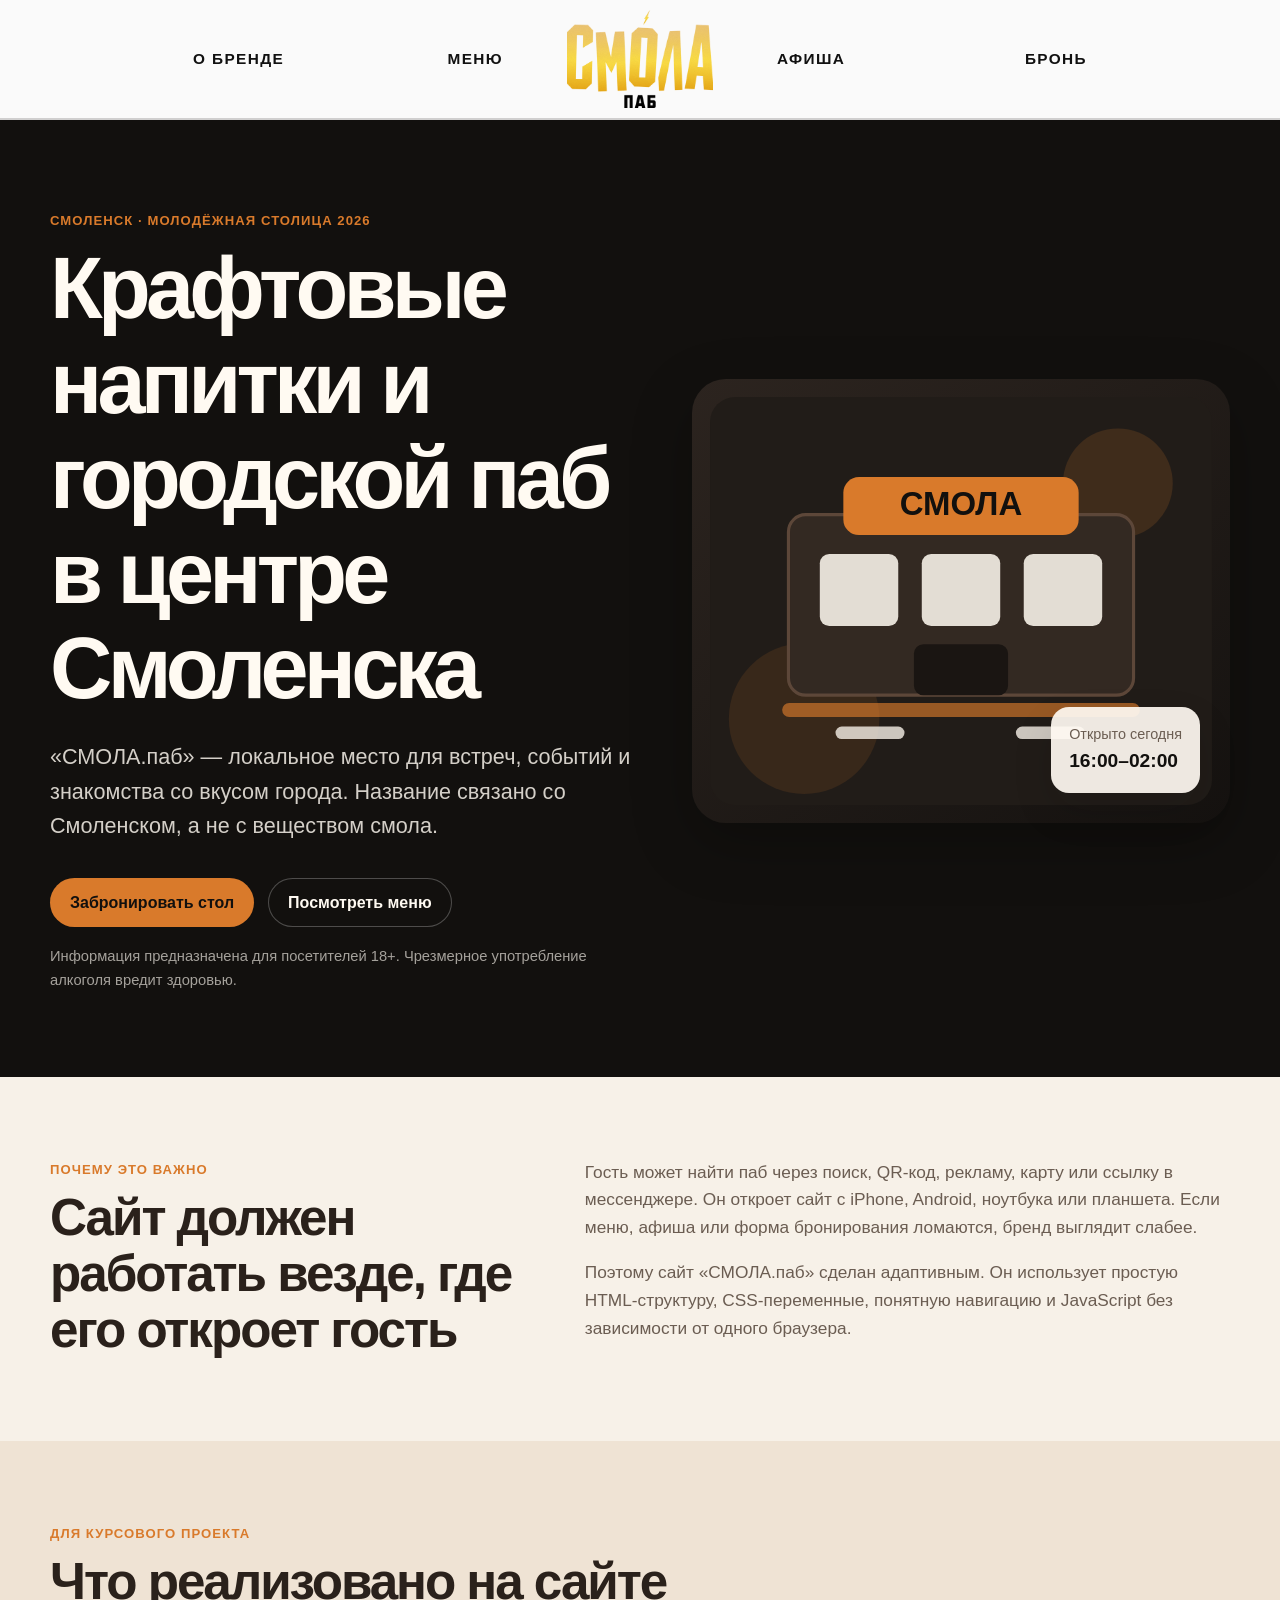
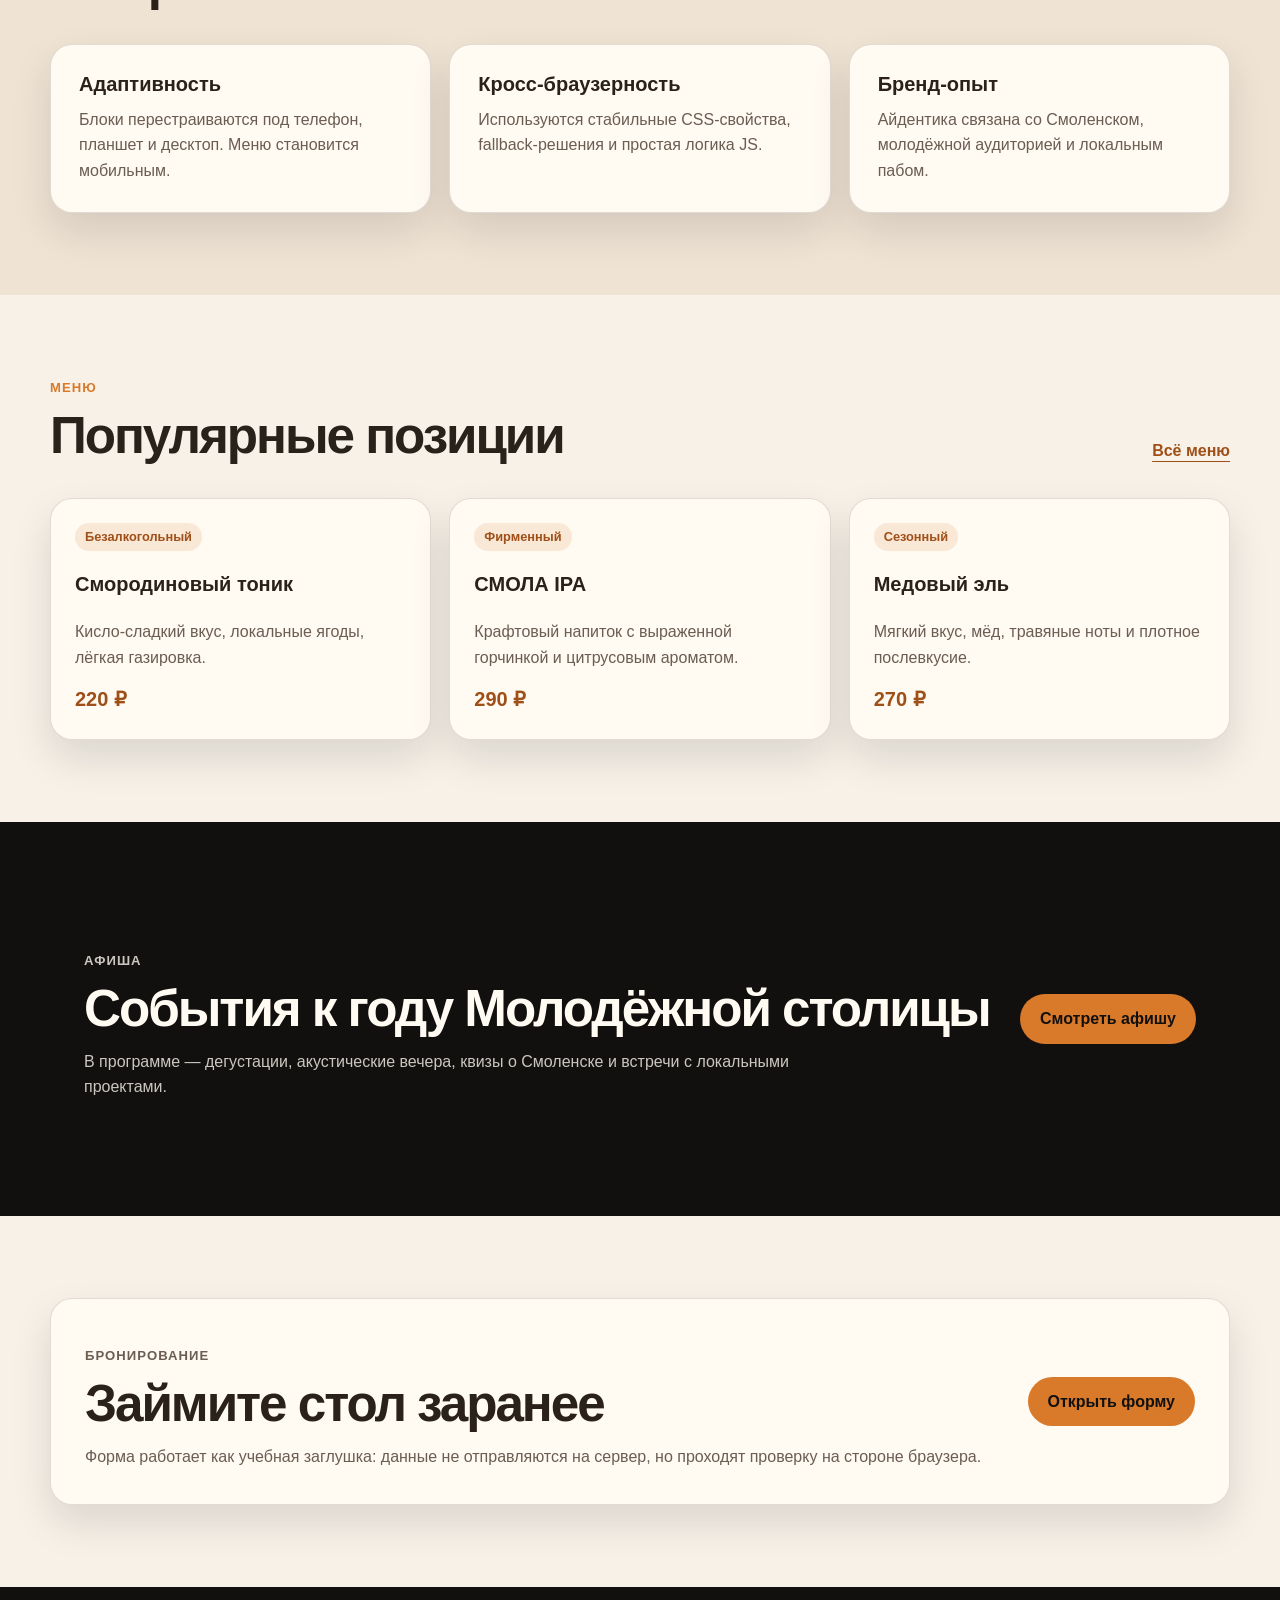
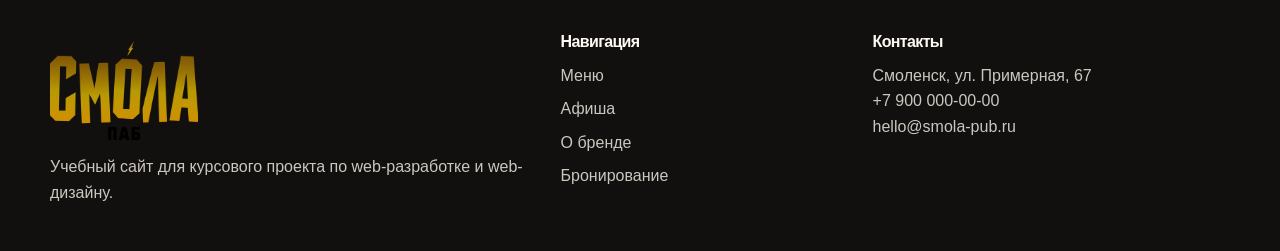
==== index.html @ 286b3448 "Add files via upload" ====
<!doctype html>
<html lang="ru">
<head>
  <meta charset="utf-8">
  <meta name="viewport" content="width=device-width, initial-scale=1">
  <meta name="description" content="СМОЛА.паб — локальный паб в Смоленске с крафтовыми напитками, событиями и атмосферой Молодёжной столицы 2026.">
  <meta name="theme-color" content="#fffaf2">
  <title>СМОЛА.паб — крафтовые напитки в Смоленске</title>
  <link rel="icon" href="img/favicon.svg" type="image/svg+xml">
  <link rel="icon" href="img/favicon.png" type="image/png">
  <link rel="stylesheet" href="css/style.css">
</head>
<body>
  <a class="skip-link" href="#main">Перейти к содержимому</a>
  <header class="site-header" data-header>
  <div class="container header-inner header-centered">
    <nav class="desktop-nav nav-left" aria-label="Основная навигация слева">
      <a href="about.html">О бренде</a>
      <a href="menu.html">Меню</a>
    </nav>

    <a class="logo logo-centered" href="index.html" aria-label="СМОЛА.паб — главная">
      <img class="brand-logo-img" src="img/logo-smola-header.png" alt="" width="210" height="140" loading="eager">
      <span class="visually-hidden">СМОЛА.паб</span>
    </a>

    <nav class="desktop-nav nav-right" aria-label="Основная навигация справа">
      <a href="events.html">Афиша</a>
      <a href="booking.html">Бронь</a>
    </nav>

    <button class="nav-toggle" type="button" aria-expanded="false" aria-controls="main-nav" data-nav-toggle>
      <span></span><span></span><span></span>
      <span class="visually-hidden">Открыть меню</span>
    </button>
    <nav class="main-nav" id="main-nav" data-nav>
      <a href="index.html" aria-current="page">Главная</a>
      <a href="about.html">О бренде</a>
      <a href="menu.html">Меню</a>
      <a href="events.html">Афиша</a>
      <a href="booking.html">Бронь</a>
    </nav>
  </div>
</header>

  <main id="main">
    <section class="hero section-dark">
      <div class="container hero-grid">
        <div class="hero-content">
          <p class="eyebrow">Смоленск · Молодёжная столица 2026</p>
          <h1>Крафтовые напитки и городской паб в центре Смоленска</h1>
          <p class="hero-lead">«СМОЛА.паб» — локальное место для встреч, событий и знакомства со вкусом города. Название связано со Смоленском, а не с веществом смола.</p>
          <div class="hero-actions">
            <a class="button button-primary" href="booking.html">Забронировать стол</a>
            <a class="button button-secondary" href="menu.html">Посмотреть меню</a>
          </div>
          <p class="age-note">Информация предназначена для посетителей 18+. Чрезмерное употребление алкоголя вредит здоровью.</p>
        </div>
        <div class="hero-card" aria-label="Ключевые преимущества бренда">
          <img src="img/hero-pub.svg" alt="Иллюстрация паба СМОЛА с вывеской и столиками" width="640" height="520">
          <div class="status-card">
            <span>Открыто сегодня</span>
            <strong>16:00–02:00</strong>
          </div>
        </div>
      </div>
    </section>

    <section class="section" aria-labelledby="why-title">
      <div class="container split">
        <div>
          <p class="eyebrow">Почему это важно</p>
          <h2 id="why-title">Сайт должен работать везде, где его откроет гость</h2>
        </div>
        <div class="text-block">
          <p>Гость может найти паб через поиск, QR-код, рекламу, карту или ссылку в мессенджере. Он откроет сайт с iPhone, Android, ноутбука или планшета. Если меню, афиша или форма бронирования ломаются, бренд выглядит слабее.</p>
          <p>Поэтому сайт «СМОЛА.паб» сделан адаптивным. Он использует простую HTML-структуру, CSS-переменные, понятную навигацию и JavaScript без зависимости от одного браузера.</p>
        </div>
      </div>
    </section>

    <section class="section section-muted" aria-labelledby="features-title">
      <div class="container">
        <div class="section-head">
          <p class="eyebrow">Для курсового проекта</p>
          <h2 id="features-title">Что реализовано на сайте</h2>
        </div>
        <div class="cards three">
          <article class="card">
            <h3>Адаптивность</h3>
            <p>Блоки перестраиваются под телефон, планшет и десктоп. Меню становится мобильным.</p>
          </article>
          <article class="card">
            <h3>Кросс-браузерность</h3>
            <p>Используются стабильные CSS-свойства, fallback-решения и простая логика JS.</p>
          </article>
          <article class="card">
            <h3>Бренд-опыт</h3>
            <p>Айдентика связана со Смоленском, молодёжной аудиторией и локальным пабом.</p>
          </article>
        </div>
      </div>
    </section>

    <section class="section" aria-labelledby="popular-title">
      <div class="container">
        <div class="section-head row-head">
          <div>
            <p class="eyebrow">Меню</p>
            <h2 id="popular-title">Популярные позиции</h2>
          </div>
          <a class="text-link" href="menu.html">Всё меню</a>
        </div>
        <div class="cards three">
          <article class="product-card">
            <span class="tag">Безалкогольный</span>
            <h3>Смородиновый тоник</h3>
            <p>Кисло-сладкий вкус, локальные ягоды, лёгкая газировка.</p>
            <strong>220 ₽</strong>
          </article>
          <article class="product-card">
            <span class="tag">Фирменный</span>
            <h3>СМОЛА IPA</h3>
            <p>Крафтовый напиток с выраженной горчинкой и цитрусовым ароматом.</p>
            <strong>290 ₽</strong>
          </article>
          <article class="product-card">
            <span class="tag">Сезонный</span>
            <h3>Медовый эль</h3>
            <p>Мягкий вкус, мёд, травяные ноты и плотное послевкусие.</p>
            <strong>270 ₽</strong>
          </article>
        </div>
      </div>
    </section>

    <section class="section section-dark" aria-labelledby="event-title">
      <div class="container event-banner">
        <div>
          <p class="eyebrow">Афиша</p>
          <h2 id="event-title">События к году Молодёжной столицы</h2>
          <p>В программе — дегустации, акустические вечера, квизы о Смоленске и встречи с локальными проектами.</p>
        </div>
        <a class="button button-primary" href="events.html">Смотреть афишу</a>
      </div>
    </section>

    <section class="section" aria-labelledby="booking-title">
      <div class="container cta-box">
        <div>
          <p class="eyebrow">Бронирование</p>
          <h2 id="booking-title">Займите стол заранее</h2>
          <p>Форма работает как учебная заглушка: данные не отправляются на сервер, но проходят проверку на стороне браузера.</p>
        </div>
        <a class="button button-primary" href="booking.html">Открыть форму</a>
      </div>
    </section>
  </main>

  <footer class="site-footer">
    <div class="container footer-grid">
      <div>
        <a class="logo footer-logo" href="index.html" aria-label="СМОЛА.паб — главная">
          <img class="brand-logo-img" src="img/logo-smola-header.png" alt="" width="210" height="140" loading="lazy">
          <span class="visually-hidden">СМОЛА.паб</span>
        </a>
        <p>Учебный сайт для курсового проекта по web-разработке и web-дизайну.</p>
      </div>
      <div>
        <h2>Навигация</h2>
        <a href="menu.html">Меню</a>
        <a href="events.html">Афиша</a>
        <a href="about.html">О бренде</a>
        <a href="booking.html">Бронирование</a>
      </div>
      <div>
        <h2>Контакты</h2>
        <p>Смоленск, ул. Примерная, 67</p>
        <p>+7 900 000-00-00</p>
        <p>hello@smola-pub.ru</p>
      </div>
    </div>
  </footer>
  <script src="js/app.js" defer></script>
</body>
</html>
---- css/style.css ----
:root {
  --color-bg: #f7f1e8;
  --color-surface: #fffaf2;
  --color-dark: #12100e;
  --color-dark-soft: #211c18;
  --color-text: #2a211b;
  --color-muted: #6b5d52;
  --color-accent: #d97a2b;
  --color-accent-dark: #9f4f18;
  --color-border: rgba(42, 33, 27, 0.14);
  --shadow: 0 18px 40px rgba(18, 16, 14, 0.12);
  --radius: 22px;
  --container: 1180px;
  --header-height: 118px;
}

* { box-sizing: border-box; }
html { scroll-behavior: smooth; }
body {
  margin: 0;
  font-family: Inter, -apple-system, BlinkMacSystemFont, "Segoe UI", Arial, sans-serif;
  color: var(--color-text);
  background: var(--color-bg);
  line-height: 1.6;
}
img { max-width: 100%; height: auto; display: block; }
a { color: inherit; }
button, input, textarea, select { font: inherit; }
:focus-visible { outline: 3px solid var(--color-accent); outline-offset: 3px; }

.container { width: min(100% - 32px, var(--container)); margin-inline: auto; }
.narrow { max-width: 780px; }
.visually-hidden { position: absolute; width: 1px; height: 1px; overflow: hidden; clip: rect(0 0 0 0); white-space: nowrap; }
.skip-link { position: absolute; left: 16px; top: -60px; z-index: 1000; padding: 10px 14px; background: var(--color-accent); color: var(--color-dark); border-radius: 12px; }
.skip-link:focus { top: 16px; }

.site-header {
  position: sticky; top: 0; z-index: 100;
  min-height: var(--header-height);
  background: rgba(250, 250, 250, 0.98);
  color: #111;
  border-bottom: 2px solid rgba(18, 16, 14, 0.18);
  backdrop-filter: blur(10px);
  transition: transform 0.28s ease, box-shadow 0.2s ease;
  will-change: transform;
}
.site-header.is-hidden { transform: translateY(-110%); }
.header-inner {
  min-height: var(--header-height);
  display: grid;
  grid-template-columns: minmax(280px, 1fr) auto minmax(280px, 1fr);
  align-items: center;
  column-gap: clamp(42px, 5vw, 72px);
  row-gap: 12px;
}
.logo { display: inline-flex; align-items: center; justify-content: center; text-decoration: none; min-width: 0; }
.logo-centered { justify-self: center; }
.brand-logo-img { width: 146px; height: auto; display: block; }
.logo:hover .brand-logo-img { filter: brightness(1.03); }
.footer-logo .brand-logo-img { width: 148px; }
.hero-brand-logo { width: min(360px, 78vw); margin: 0 0 22px; }
.logo-mark { display: none; }
.logo-text { white-space: nowrap; }
.desktop-nav { display: flex; align-items: center; width: min(100%, 310px); gap: 58px; }
.nav-left { justify-content: space-between; justify-self: end; }
.nav-right { justify-content: space-between; justify-self: start; }
.desktop-nav a {
  position: relative;
  text-decoration: none;
  padding: 10px 0;
  color: #111;
  font-weight: 900;
  text-transform: uppercase;
  letter-spacing: 0.09em;
  font-size: 0.96rem;
  line-height: 1;
}
.desktop-nav a::after {
  content: "";
  position: absolute;
  left: 0;
  right: 0;
  bottom: 2px;
  height: 2px;
  background: var(--color-accent);
  transform: scaleX(0);
  transform-origin: center;
  transition: transform 0.18s ease;
}
.desktop-nav a:hover::after,
.desktop-nav a[aria-current="page"]::after { transform: scaleX(1); }
.desktop-nav a[aria-current="page"] { color: var(--color-accent-dark); }
.main-nav { display: none; }
.main-nav a { text-decoration: none; padding: 12px 14px; border-radius: 12px; color: rgba(18,16,14,0.82); font-weight: 800; }
.main-nav a:hover, .main-nav a[aria-current="page"] { background: rgba(18,16,14,0.08); color: var(--color-dark); }
.nav-toggle { display: none; border: 0; background: transparent; padding: 8px; cursor: pointer; justify-self: end; }
.nav-toggle span:not(.visually-hidden) { display: block; width: 25px; height: 2px; margin: 5px; background: var(--color-dark); border-radius: 2px; }

.section { padding: 82px 0; }
.section-dark { background: var(--color-dark); color: #fffaf2; }
.section-muted { background: #efe3d4; }
.eyebrow { margin: 0 0 10px; color: var(--color-accent); font-weight: 800; text-transform: uppercase; letter-spacing: 0.08em; font-size: 0.82rem; }
h1, h2, h3 { margin: 0; line-height: 1.1; }
h1 { font-size: clamp(2.4rem, 7vw, 5.4rem); letter-spacing: -0.055em; }
h2 { font-size: clamp(2rem, 4vw, 3.2rem); letter-spacing: -0.04em; }
h3 { font-size: 1.25rem; }
p { margin: 0; }

.hero { padding: 90px 0 84px; }
.hero-grid { display: grid; grid-template-columns: 1.05fr 0.95fr; gap: 48px; align-items: center; }
.hero-lead { max-width: 680px; margin-top: 24px; font-size: clamp(1.08rem, 2vw, 1.35rem); color: rgba(255,250,242,0.82); }
.hero-actions { display: flex; flex-wrap: wrap; gap: 14px; margin-top: 34px; }
.age-note { margin-top: 18px; color: rgba(255,250,242,0.62); font-size: 0.92rem; }
.hero-card { position: relative; padding: 18px; border-radius: 34px; background: linear-gradient(145deg, #2c241f, #151210); box-shadow: 0 20px 60px rgba(0,0,0,0.25); }
.status-card { position: absolute; right: 30px; bottom: 30px; padding: 16px 18px; background: rgba(255,250,242,0.92); color: var(--color-dark); border-radius: 18px; box-shadow: var(--shadow); }
.status-card span { display: block; color: var(--color-muted); font-size: 0.9rem; }
.status-card strong { display: block; font-size: 1.2rem; }

.button { display: inline-flex; align-items: center; justify-content: center; min-height: 48px; padding: 12px 20px; border: 0; border-radius: 999px; text-decoration: none; font-weight: 800; cursor: pointer; }
.button-primary { background: var(--color-accent); color: var(--color-dark); }
.button-primary:hover { background: #ef8a33; }
.button-secondary { color: #fffaf2; box-shadow: inset 0 0 0 1px rgba(255,255,255,0.25); }
.button-secondary:hover { background: rgba(255,255,255,0.08); }
.text-link { font-weight: 800; color: var(--color-accent-dark); text-underline-offset: 5px; }

.split { display: grid; grid-template-columns: 0.85fr 1.15fr; gap: 58px; align-items: start; }
.text-block { display: grid; gap: 18px; color: var(--color-muted); font-size: 1.08rem; }
.section-head { max-width: 780px; margin-bottom: 34px; }
.row-head { max-width: none; display: flex; justify-content: space-between; align-items: end; gap: 24px; }
.cards { display: grid; gap: 18px; }
.cards.three { grid-template-columns: repeat(3, 1fr); }
.card, .product-card, .menu-item, .info-panel, .booking-form, .cta-box, .event-item {
  background: var(--color-surface);
  border: 1px solid var(--color-border);
  border-radius: var(--radius);
  box-shadow: var(--shadow);
}
.card { padding: 28px; }
.card p, .product-card p { margin-top: 12px; color: var(--color-muted); }
.product-card { padding: 24px; display: grid; gap: 12px; }
.product-card strong, .menu-item strong { font-size: 1.25rem; color: var(--color-accent-dark); }
.tag { display: inline-flex; width: fit-content; margin-bottom: 10px; padding: 4px 10px; border-radius: 999px; background: rgba(217, 122, 43, 0.14); color: var(--color-accent-dark); font-weight: 800; font-size: 0.8rem; }
.event-banner, .cta-box { display: flex; align-items: center; justify-content: space-between; gap: 26px; padding: 34px; }
.event-banner p { max-width: 720px; margin-top: 12px; color: rgba(255,250,242,0.78); }
.cta-box p { margin-top: 12px; color: var(--color-muted); }

.page-hero { padding: 78px 0; }
.page-hero p:not(.eyebrow) { margin-top: 18px; color: rgba(255,250,242,0.78); font-size: 1.15rem; }
.filter-panel { display: grid; gap: 8px; max-width: 520px; margin-bottom: 26px; }
.filter-panel label { font-weight: 800; }
input, textarea, select { width: 100%; border: 1px solid var(--color-border); border-radius: 14px; padding: 13px 14px; background: #fff; color: var(--color-text); }
.menu-grid { display: grid; grid-template-columns: repeat(2, minmax(0, 1fr)); gap: 18px; }
.menu-item { display: flex; justify-content: space-between; gap: 20px; padding: 24px; }
.menu-item p { color: var(--color-muted); margin-top: 10px; }
.empty-state { margin-top: 20px; color: var(--color-muted); }
.timeline { display: grid; gap: 18px; }
.event-item { display: grid; grid-template-columns: 210px 1fr; gap: 24px; padding: 28px; }
.event-item time { font-weight: 900; color: var(--color-accent-dark); }
.event-item p { margin-top: 10px; color: var(--color-muted); }
.event-item a { display: inline-block; margin-top: 14px; font-weight: 800; color: var(--color-accent-dark); }

.check-table-wrap { overflow-x: auto; }
.check-table { width: 100%; border-collapse: collapse; margin-top: 24px; background: var(--color-surface); border-radius: var(--radius); overflow: hidden; box-shadow: var(--shadow); }
.check-table th, .check-table td { text-align: left; padding: 18px; border-bottom: 1px solid var(--color-border); vertical-align: top; }
.check-table th { background: var(--color-dark); color: #fffaf2; }

.form-layout { display: grid; grid-template-columns: 1.15fr 0.85fr; gap: 24px; align-items: start; }
.booking-form, .info-panel { padding: 28px; }
.form-row { display: grid; gap: 8px; margin-bottom: 18px; }
.form-row label { font-weight: 800; }
.form-grid { display: grid; grid-template-columns: 1fr 1fr; gap: 16px; }
.checkbox-row { display: flex; gap: 12px; align-items: flex-start; margin: 8px 0 18px; }
.checkbox-row input { width: auto; margin-top: 6px; }
.error { min-height: 18px; color: #a12714; font-weight: 700; }
.success-message { margin-top: 16px; padding: 14px; border-radius: 14px; background: #e9f4de; color: #254a15; font-weight: 800; }
.info-panel p { margin-top: 14px; color: var(--color-muted); }
.map-placeholder { display: grid; place-items: center; min-height: 220px; margin-top: 22px; border: 2px dashed rgba(42,33,27,0.22); border-radius: 18px; background: #efe3d4; color: var(--color-muted); text-align: center; font-weight: 900; }

.site-footer { padding: 46px 0; background: var(--color-dark); color: rgba(255,250,242,0.78); }
.footer-grid { display: grid; grid-template-columns: 1.2fr 0.7fr 0.9fr; gap: 34px; }
.footer-grid h2 { font-size: 1rem; margin-bottom: 12px; color: #fffaf2; }
.footer-grid a { display: block; margin-top: 8px; text-decoration: none; }
.footer-logo { color: #fffaf2; margin-bottom: 14px; }
.footer-bottom { display: flex; justify-content: space-between; gap: 20px; }

@media (max-width: 860px) {
  :root { --header-height: 92px; }
  .header-inner { grid-template-columns: auto 1fr auto; gap: 16px; }
  .desktop-nav { display: none; }
  .logo-centered { justify-self: start; }
  .brand-logo-img { width: 128px; }
  .nav-toggle { display: block; }
  .main-nav { position: absolute; left: 16px; right: 16px; top: calc(var(--header-height) - 6px); display: none; flex-direction: column; align-items: stretch; padding: 14px; background: #fffaf2; border: 1px solid var(--color-border); border-radius: 18px; box-shadow: var(--shadow); }
  .main-nav.is-open { display: flex; }
  .hero-grid, .split, .form-layout, .footer-grid { grid-template-columns: 1fr; }
  .cards.three, .menu-grid { grid-template-columns: 1fr; }
  .event-item { grid-template-columns: 1fr; }
  .event-banner, .cta-box, .row-head { align-items: flex-start; flex-direction: column; }
}

@media (max-width: 560px) {
  .brand-logo-img { width: 116px; }
  .footer-logo .brand-logo-img { width: 128px; }
  .hero-brand-logo { width: min(300px, 88vw); }
  .container { width: min(100% - 24px, var(--container)); }
  .section { padding: 58px 0; }
  .hero { padding: 64px 0; }
  .hero-actions { flex-direction: column; }
  .button { width: 100%; }
  .status-card { position: static; margin-top: 12px; }
  .menu-item { flex-direction: column; }
  .form-grid { grid-template-columns: 1fr; }
  .footer-bottom { flex-direction: column; }
}

@media (prefers-reduced-motion: reduce) {
  * { scroll-behavior: auto !important; transition-duration: 0.01ms !important; animation-duration: 0.01ms !important; }
}
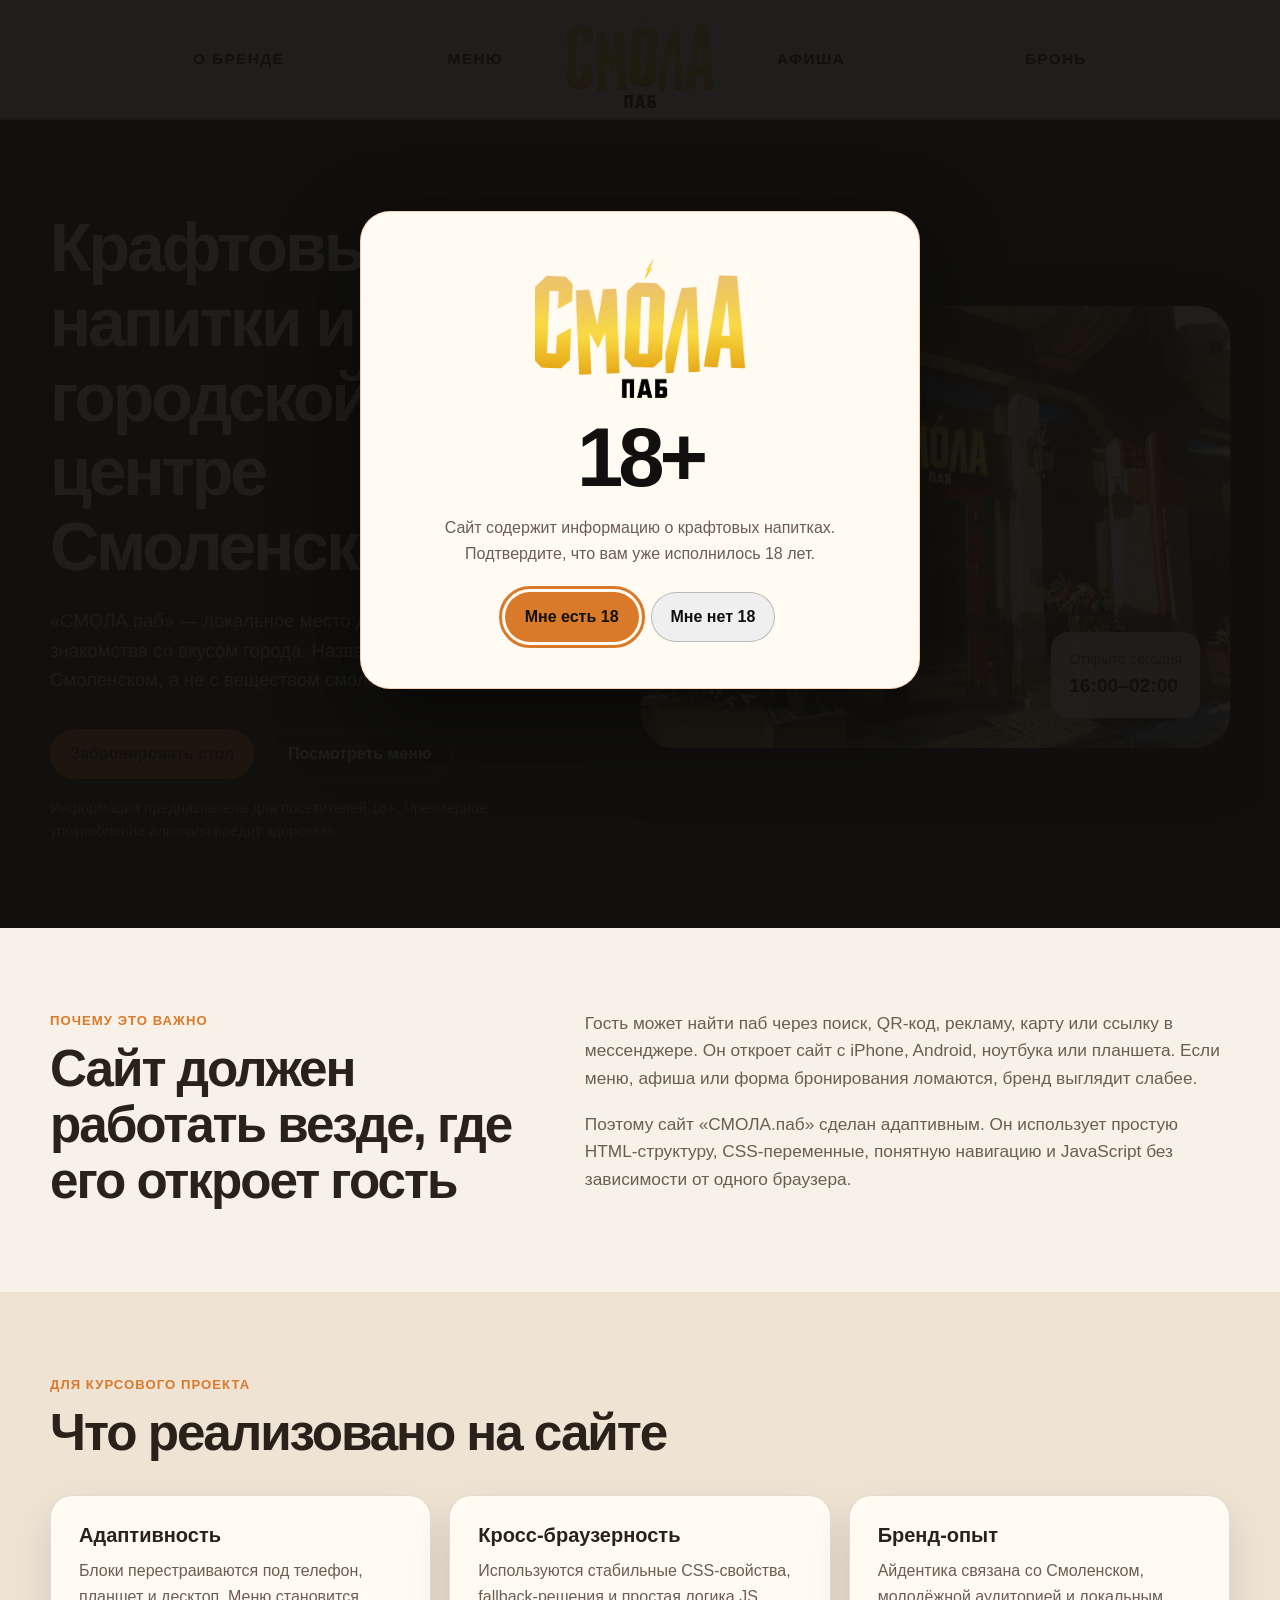
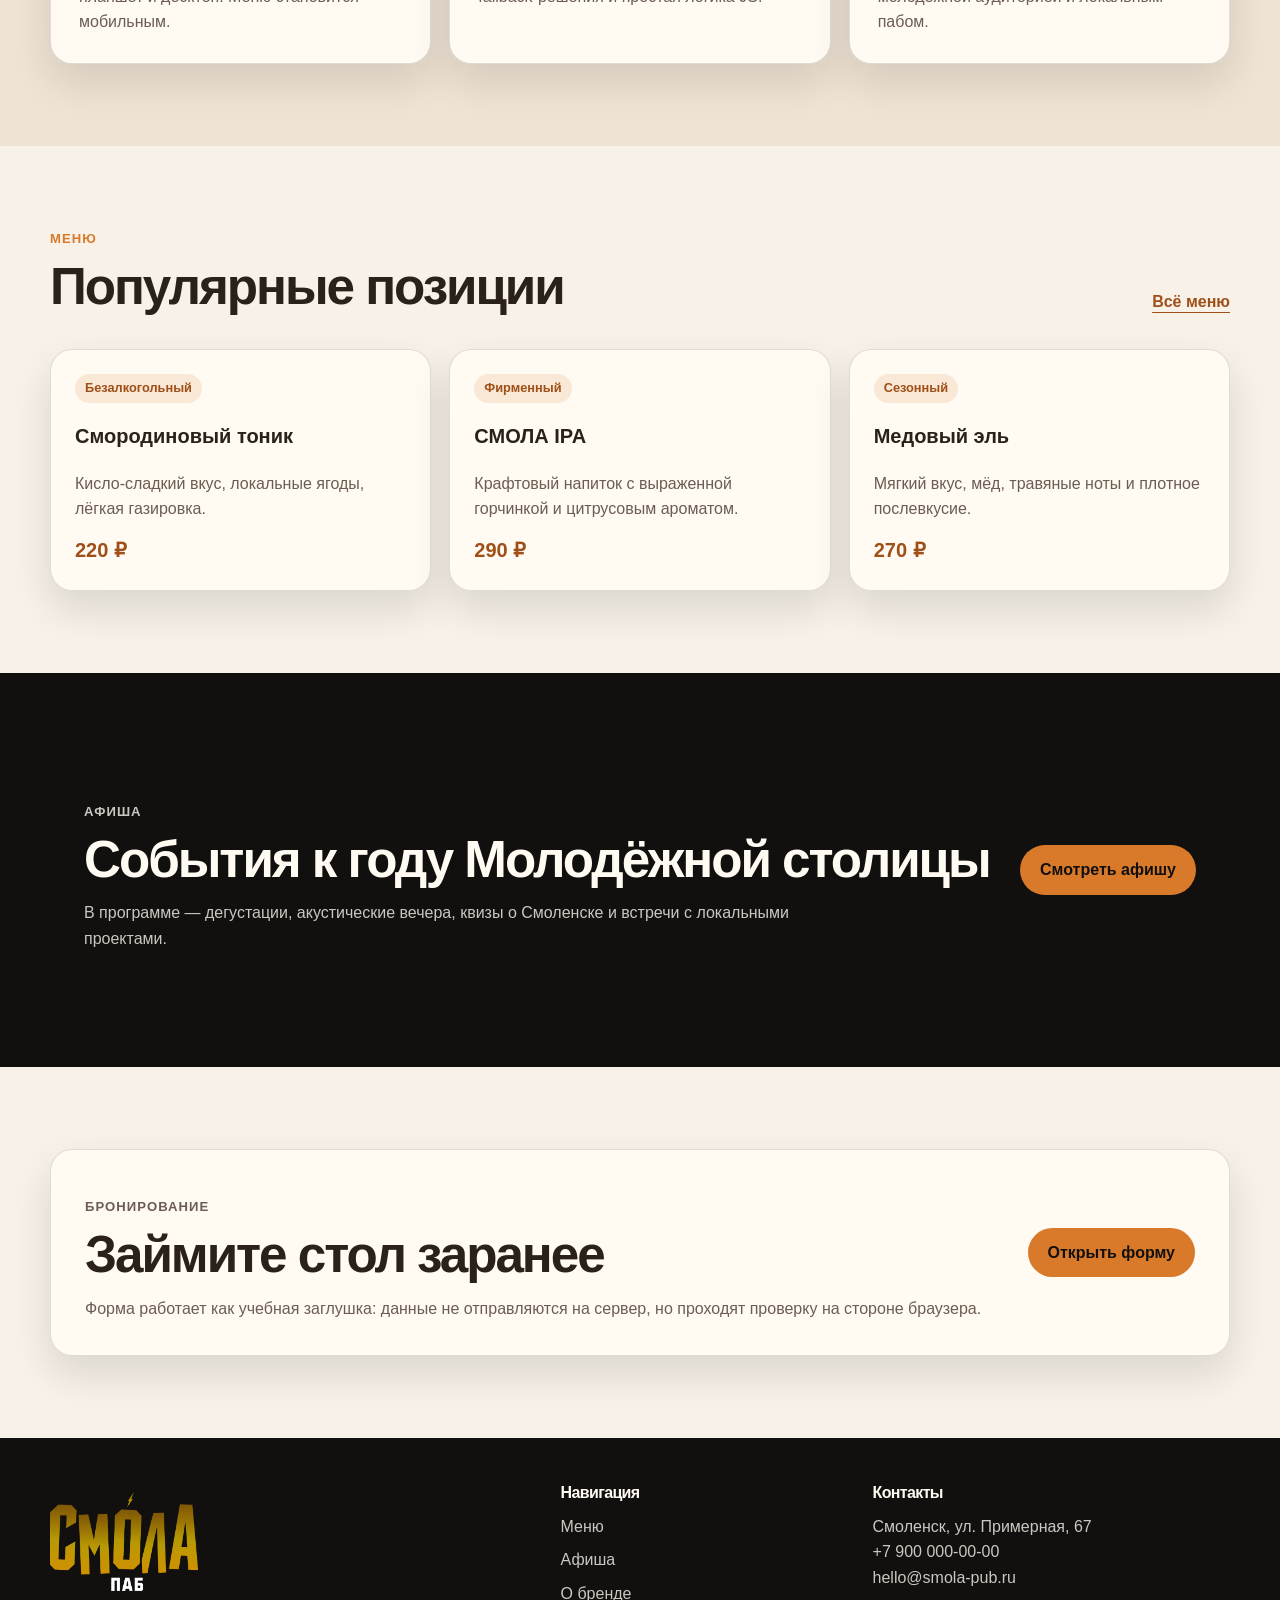
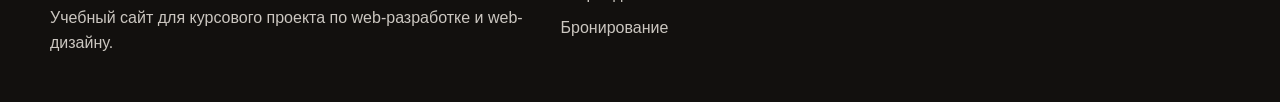
==== commit 956d8dd1: "Add files via upload" ====
--- a/index.html
+++ b/index.html
@@ -47,7 +47,6 @@
     <section class="hero section-dark">
       <div class="container hero-grid">
         <div class="hero-content">
-          <p class="eyebrow">Смоленск · Молодёжная столица 2026</p>
           <h1>Крафтовые напитки и городской паб в центре Смоленска</h1>
           <p class="hero-lead">«СМОЛА.паб» — локальное место для встреч, событий и знакомства со вкусом города. Название связано со Смоленском, а не с веществом смола.</p>
           <div class="hero-actions">
@@ -57,7 +56,7 @@
           <p class="age-note">Информация предназначена для посетителей 18+. Чрезмерное употребление алкоголя вредит здоровью.</p>
         </div>
         <div class="hero-card" aria-label="Ключевые преимущества бренда">
-          <img src="img/hero-pub.svg" alt="Иллюстрация паба СМОЛА с вывеской и столиками" width="640" height="520">
+          <img class="hero-photo" src="img/pub-exterior.jpg" alt="Фасад паба СМОЛА в Смоленске" width="1400" height="1050" loading="eager">
           <div class="status-card">
             <span>Открыто сегодня</span>
             <strong>16:00–02:00</strong>
@@ -161,7 +160,7 @@
     <div class="container footer-grid">
       <div>
         <a class="logo footer-logo" href="index.html" aria-label="СМОЛА.паб — главная">
-          <img class="brand-logo-img" src="img/logo-smola-header.png" alt="" width="210" height="140" loading="lazy">
+          <img class="brand-logo-img" src="img/logo-smola-dark.png" alt="" width="210" height="140" loading="lazy">
           <span class="visually-hidden">СМОЛА.паб</span>
         </a>
         <p>Учебный сайт для курсового проекта по web-разработке и web-дизайну.</p>
--- a/css/style.css
+++ b/css/style.css
@@ -101,17 +101,18 @@
 .section-muted { background: #efe3d4; }
 .eyebrow { margin: 0 0 10px; color: var(--color-accent); font-weight: 800; text-transform: uppercase; letter-spacing: 0.08em; font-size: 0.82rem; }
 h1, h2, h3 { margin: 0; line-height: 1.1; }
-h1 { font-size: clamp(2.4rem, 7vw, 5.4rem); letter-spacing: -0.055em; }
+h1 { font-size: clamp(2.15rem, 5.4vw, 4.25rem); letter-spacing: -0.045em; }
 h2 { font-size: clamp(2rem, 4vw, 3.2rem); letter-spacing: -0.04em; }
 h3 { font-size: 1.25rem; }
 p { margin: 0; }
 
 .hero { padding: 90px 0 84px; }
-.hero-grid { display: grid; grid-template-columns: 1.05fr 0.95fr; gap: 48px; align-items: center; }
-.hero-lead { max-width: 680px; margin-top: 24px; font-size: clamp(1.08rem, 2vw, 1.35rem); color: rgba(255,250,242,0.82); }
+.hero-grid { display: grid; grid-template-columns: 0.95fr 1.05fr; gap: 58px; align-items: center; }
+.hero-lead { max-width: 620px; margin-top: 22px; font-size: clamp(1rem, 1.45vw, 1.16rem); color: rgba(255,250,242,0.82); }
 .hero-actions { display: flex; flex-wrap: wrap; gap: 14px; margin-top: 34px; }
 .age-note { margin-top: 18px; color: rgba(255,250,242,0.62); font-size: 0.92rem; }
-.hero-card { position: relative; padding: 18px; border-radius: 34px; background: linear-gradient(145deg, #2c241f, #151210); box-shadow: 0 20px 60px rgba(0,0,0,0.25); }
+.hero-card { position: relative; padding: 0; border-radius: 34px; background: linear-gradient(145deg, #2c241f, #151210); box-shadow: 0 20px 60px rgba(0,0,0,0.25); overflow: hidden; }
+.hero-photo { width: 100%; aspect-ratio: 4 / 3; object-fit: cover; }
 .status-card { position: absolute; right: 30px; bottom: 30px; padding: 16px 18px; background: rgba(255,250,242,0.92); color: var(--color-dark); border-radius: 18px; box-shadow: var(--shadow); }
 .status-card span { display: block; color: var(--color-muted); font-size: 0.9rem; }
 .status-card strong { display: block; font-size: 1.2rem; }
@@ -183,6 +184,66 @@
 .footer-logo { color: #fffaf2; margin-bottom: 14px; }
 .footer-bottom { display: flex; justify-content: space-between; gap: 20px; }
 
+/* Age gate */
+body.age-gate-locked { overflow: hidden; }
+.age-gate {
+  position: fixed;
+  inset: 0;
+  z-index: 2000;
+  display: grid;
+  place-items: center;
+  padding: 24px;
+  background: rgba(18, 16, 14, 0.94);
+  color: #fffaf2;
+}
+.age-gate[hidden] { display: none; }
+.age-gate-panel {
+  width: min(100%, 560px);
+  padding: clamp(28px, 5vw, 46px);
+  border-radius: 30px;
+  background: #fffaf2;
+  color: var(--color-dark);
+  text-align: center;
+  box-shadow: 0 30px 90px rgba(0,0,0,0.45);
+  border: 1px solid rgba(217,122,43,0.32);
+}
+.age-gate-logo {
+  width: min(210px, 70vw);
+  margin: 0 auto 18px;
+}
+.age-gate-title {
+  margin: 0;
+  font-size: clamp(3rem, 10vw, 5.2rem);
+  line-height: 1;
+  letter-spacing: -0.06em;
+}
+.age-gate-text {
+  max-width: 440px;
+  margin: 16px auto 0;
+  color: var(--color-muted);
+  font-size: 1rem;
+}
+.age-gate-actions {
+  display: flex;
+  justify-content: center;
+  gap: 12px;
+  margin-top: 26px;
+  flex-wrap: wrap;
+}
+.age-gate .button-secondary {
+  color: var(--color-dark);
+  box-shadow: inset 0 0 0 1px rgba(18,16,14,0.24);
+}
+.age-gate .button-secondary:hover { background: rgba(18,16,14,0.06); }
+.age-gate-warning {
+  margin-top: 18px;
+  color: #a12714;
+  font-weight: 800;
+}
+@media (max-width: 560px) {
+  .age-gate-actions { flex-direction: column; }
+}
+
 @media (max-width: 860px) {
   :root { --header-height: 92px; }
   .header-inner { grid-template-columns: auto 1fr auto; gap: 16px; }
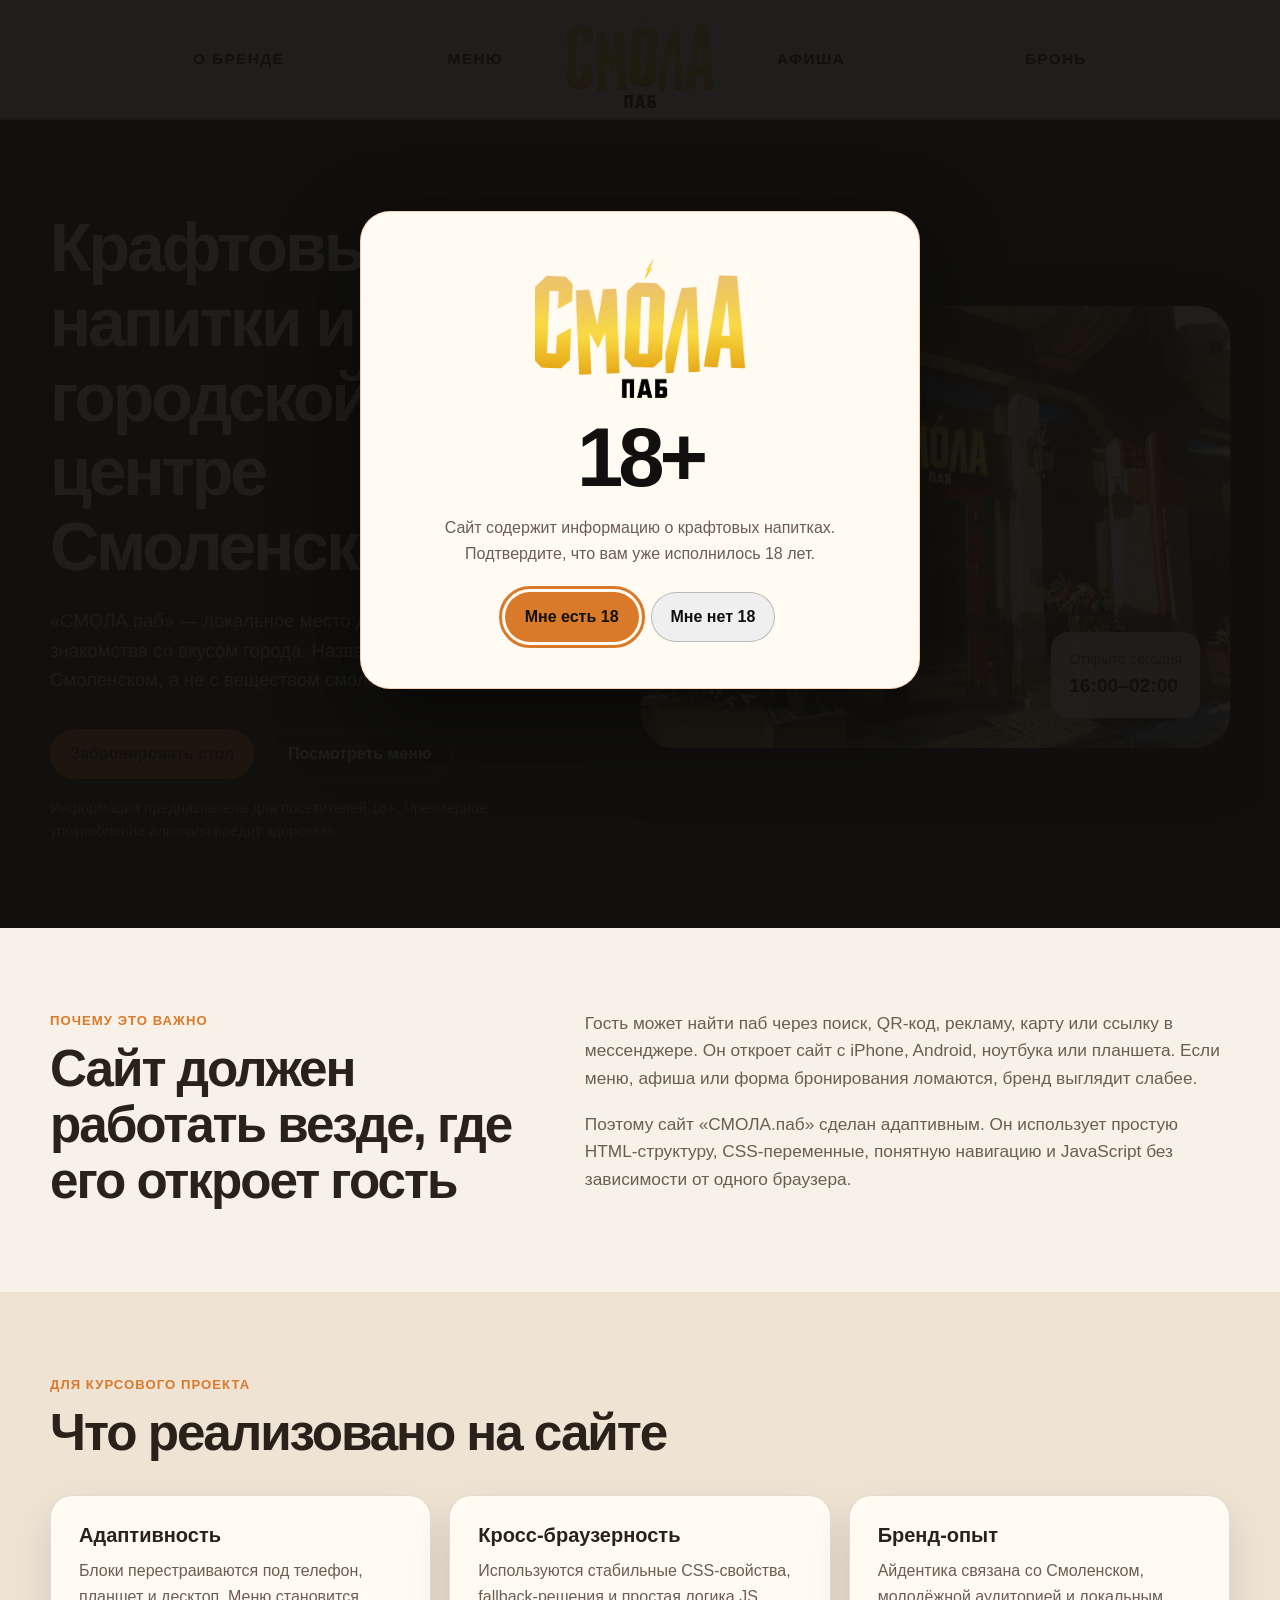
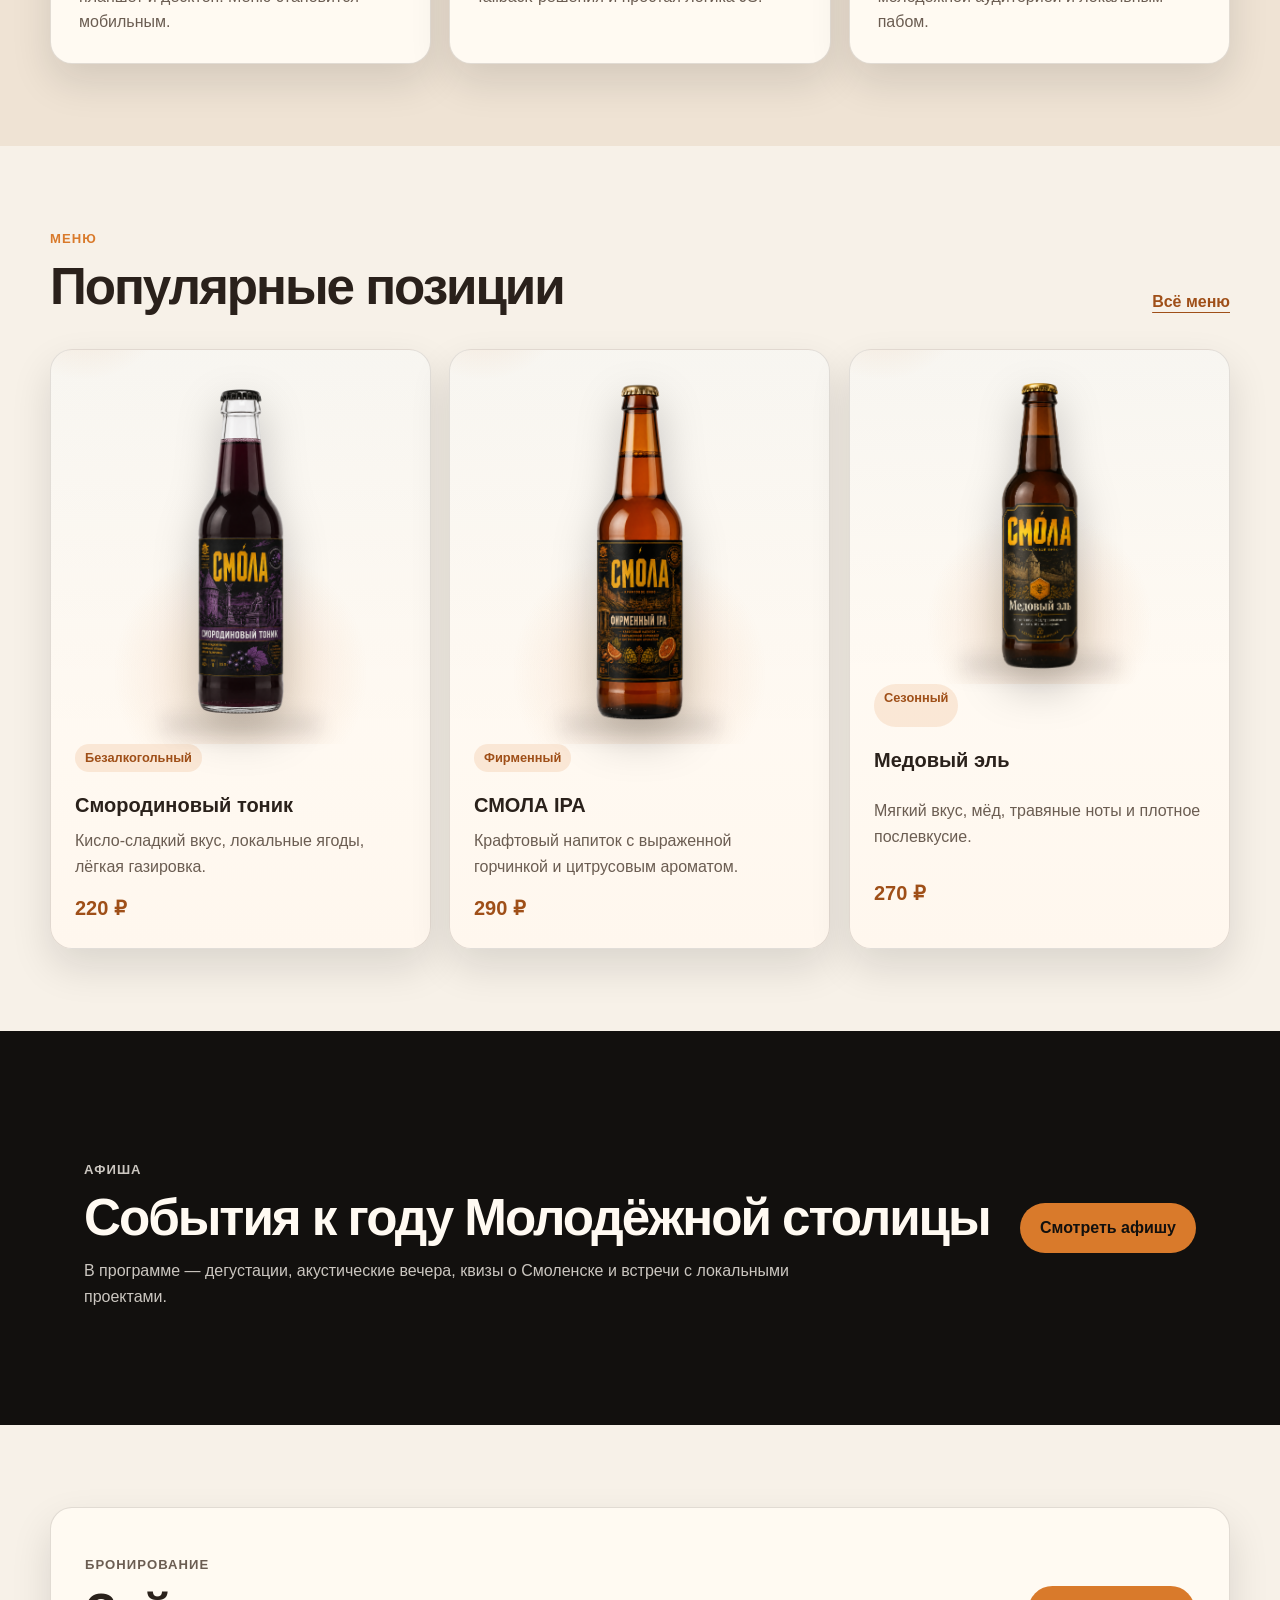
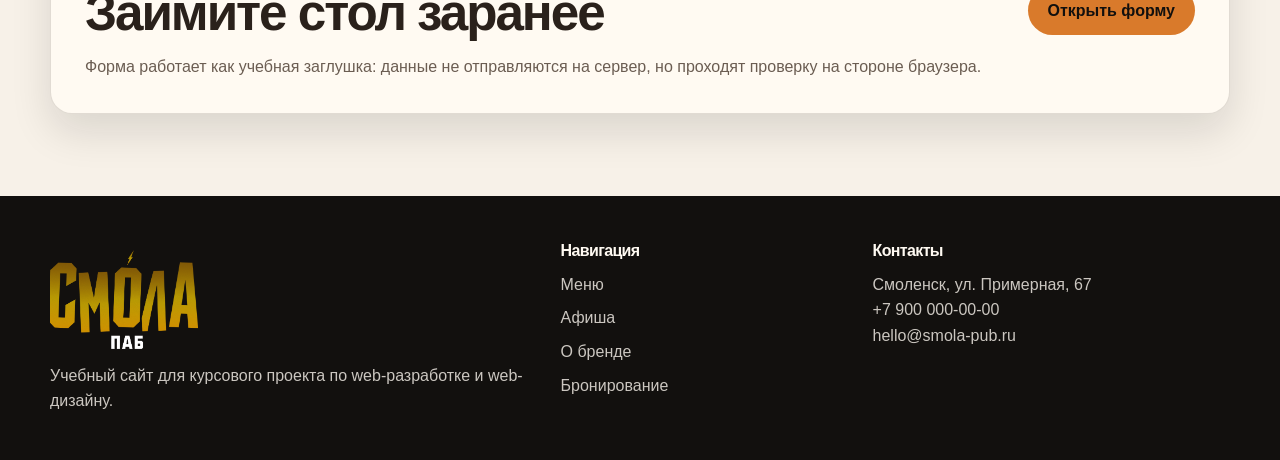
==== commit ccbba5c9: "Add files via upload" ====
--- a/index.html
+++ b/index.html
@@ -110,24 +110,39 @@
           </div>
           <a class="text-link" href="menu.html">Всё меню</a>
         </div>
-        <div class="cards three">
-          <article class="product-card">
-            <span class="tag">Безалкогольный</span>
-            <h3>Смородиновый тоник</h3>
-            <p>Кисло-сладкий вкус, локальные ягоды, лёгкая газировка.</p>
-            <strong>220 ₽</strong>
-          </article>
-          <article class="product-card">
-            <span class="tag">Фирменный</span>
-            <h3>СМОЛА IPA</h3>
-            <p>Крафтовый напиток с выраженной горчинкой и цитрусовым ароматом.</p>
-            <strong>290 ₽</strong>
-          </article>
-          <article class="product-card">
-            <span class="tag">Сезонный</span>
-            <h3>Медовый эль</h3>
-            <p>Мягкий вкус, мёд, травяные ноты и плотное послевкусие.</p>
-            <strong>270 ₽</strong>
+        <div class="cards three popular-grid">
+          <article class="product-card product-card-featured" data-tilt-card>
+            <div class="product-card-media">
+              <img class="product-bottle" src="img/product-currant-tonic.png" alt="Смородиновый тоник СМОЛА" width="1024" height="2048" loading="lazy">
+            </div>
+            <div class="product-card-body">
+              <span class="tag">Безалкогольный</span>
+              <h3>Смородиновый тоник</h3>
+              <p>Кисло-сладкий вкус, локальные ягоды, лёгкая газировка.</p>
+              <strong>220 ₽</strong>
+            </div>
+          </article>
+          <article class="product-card product-card-featured" data-tilt-card>
+            <div class="product-card-media">
+              <img class="product-bottle" src="img/product-smola-ipa.png" alt="Фирменный IPA СМОЛА" width="1024" height="2048" loading="lazy">
+            </div>
+            <div class="product-card-body">
+              <span class="tag">Фирменный</span>
+              <h3>СМОЛА IPA</h3>
+              <p>Крафтовый напиток с выраженной горчинкой и цитрусовым ароматом.</p>
+              <strong>290 ₽</strong>
+            </div>
+          </article>
+          <article class="product-card product-card-featured" data-tilt-card>
+            <div class="product-card-media">
+              <img class="product-bottle" src="img/product-honey-ale.png" alt="Медовый эль СМОЛА" width="1024" height="2048" loading="lazy">
+            </div>
+            <div class="product-card-body">
+              <span class="tag">Сезонный</span>
+              <h3>Медовый эль</h3>
+              <p>Мягкий вкус, мёд, травяные ноты и плотное послевкусие.</p>
+              <strong>270 ₽</strong>
+            </div>
           </article>
         </div>
       </div>
--- a/css/style.css
+++ b/css/style.css
@@ -139,6 +139,80 @@
 .card { padding: 28px; }
 .card p, .product-card p { margin-top: 12px; color: var(--color-muted); }
 .product-card { padding: 24px; display: grid; gap: 12px; }
+.popular-grid { align-items: stretch; }
+.product-card-featured {
+  position: relative;
+  overflow: hidden;
+  grid-template-rows: auto 1fr;
+  gap: 0;
+  padding: 0;
+  background: linear-gradient(180deg, #fffdf8 0%, #fff7ee 100%);
+  transform-style: preserve-3d;
+  transition: transform 0.22s ease, box-shadow 0.22s ease, border-color 0.22s ease;
+  will-change: transform;
+}
+.product-card-featured::before {
+  content: "";
+  position: absolute;
+  inset: -25% auto auto -15%;
+  width: 180px;
+  height: 180px;
+  background: radial-gradient(circle, rgba(217, 122, 43, 0.16), transparent 70%);
+  pointer-events: none;
+}
+.product-card-featured:hover {
+  box-shadow: 0 24px 60px rgba(18, 16, 14, 0.18);
+  border-color: rgba(217, 122, 43, 0.24);
+}
+.product-card-media {
+  position: relative;
+  min-height: 320px;
+  display: flex;
+  align-items: flex-end;
+  justify-content: center;
+  padding: 28px 20px 6px;
+  background:
+    radial-gradient(circle at 50% 82%, rgba(217, 122, 43, 0.18), transparent 34%),
+    linear-gradient(180deg, rgba(18,16,14,0.03), rgba(18,16,14,0));
+}
+.product-card-media::after {
+  content: "";
+  position: absolute;
+  left: 50%;
+  bottom: 12px;
+  width: 42%;
+  height: 14px;
+  transform: translateX(-50%);
+  border-radius: 999px;
+  background: rgba(18, 16, 14, 0.16);
+  filter: blur(10px);
+}
+.product-bottle {
+  position: relative;
+  z-index: 1;
+  width: min(78%, 240px);
+  max-height: 360px;
+  object-fit: contain;
+  transform: translateY(0) rotate(0deg);
+  transform-origin: center bottom;
+  transition: transform 0.25s ease, filter 0.25s ease;
+  filter: drop-shadow(0 18px 22px rgba(0, 0, 0, 0.22));
+  will-change: transform;
+}
+.product-card-featured:hover .product-bottle {
+  transform: translateY(-8px) rotate(-2deg) scale(1.03);
+  filter: drop-shadow(0 24px 28px rgba(0, 0, 0, 0.28));
+}
+.product-card-body {
+  display: grid;
+  gap: 12px;
+  padding: 0 24px 24px;
+}
+.product-card-body p { margin-top: 0; }
+@media (max-width: 560px) {
+  .product-card-media { min-height: 280px; }
+  .product-bottle { max-height: 300px; width: min(70%, 220px); }
+}
 .product-card strong, .menu-item strong { font-size: 1.25rem; color: var(--color-accent-dark); }
 .tag { display: inline-flex; width: fit-content; margin-bottom: 10px; padding: 4px 10px; border-radius: 999px; background: rgba(217, 122, 43, 0.14); color: var(--color-accent-dark); font-weight: 800; font-size: 0.8rem; }
 .event-banner, .cta-box { display: flex; align-items: center; justify-content: space-between; gap: 26px; padding: 34px; }
@@ -276,4 +350,5 @@
 
 @media (prefers-reduced-motion: reduce) {
   * { scroll-behavior: auto !important; transition-duration: 0.01ms !important; animation-duration: 0.01ms !important; }
-}
+  .product-card-featured, .product-bottle { transform: none !important; }
+}
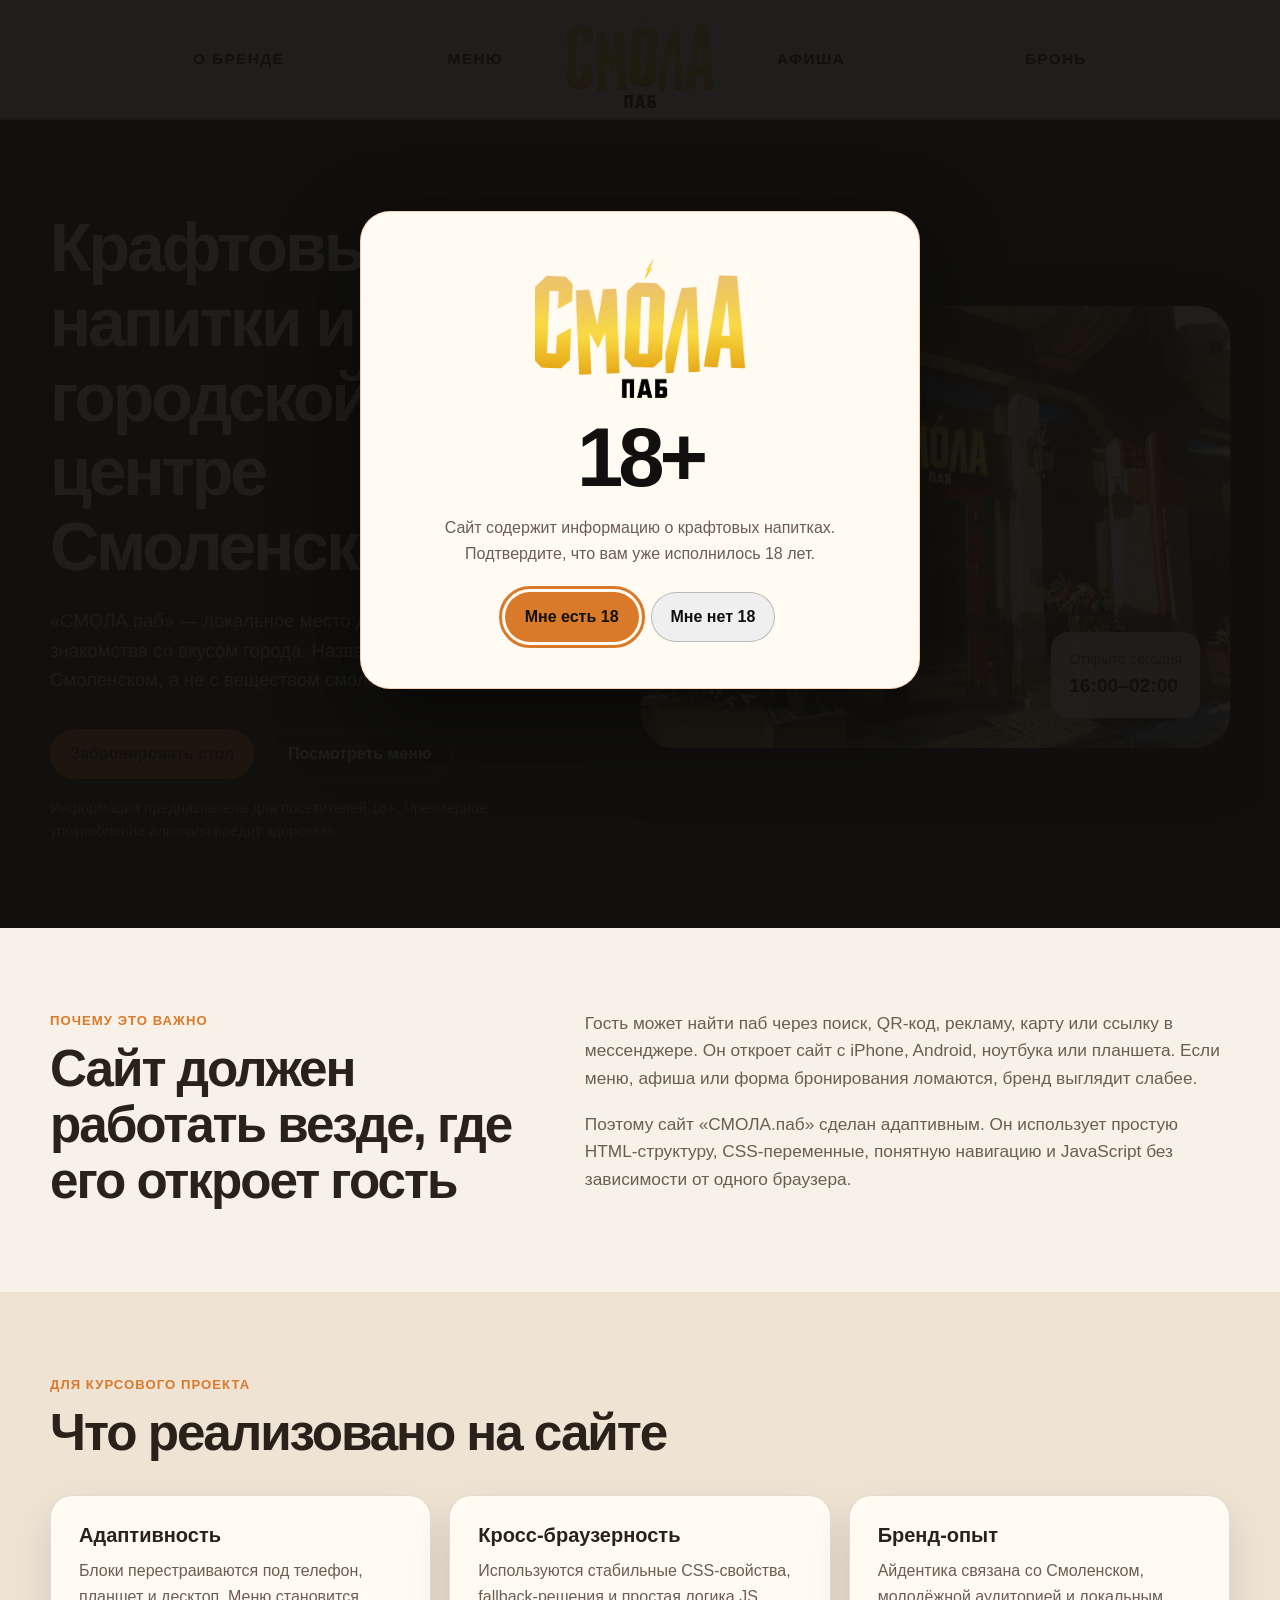
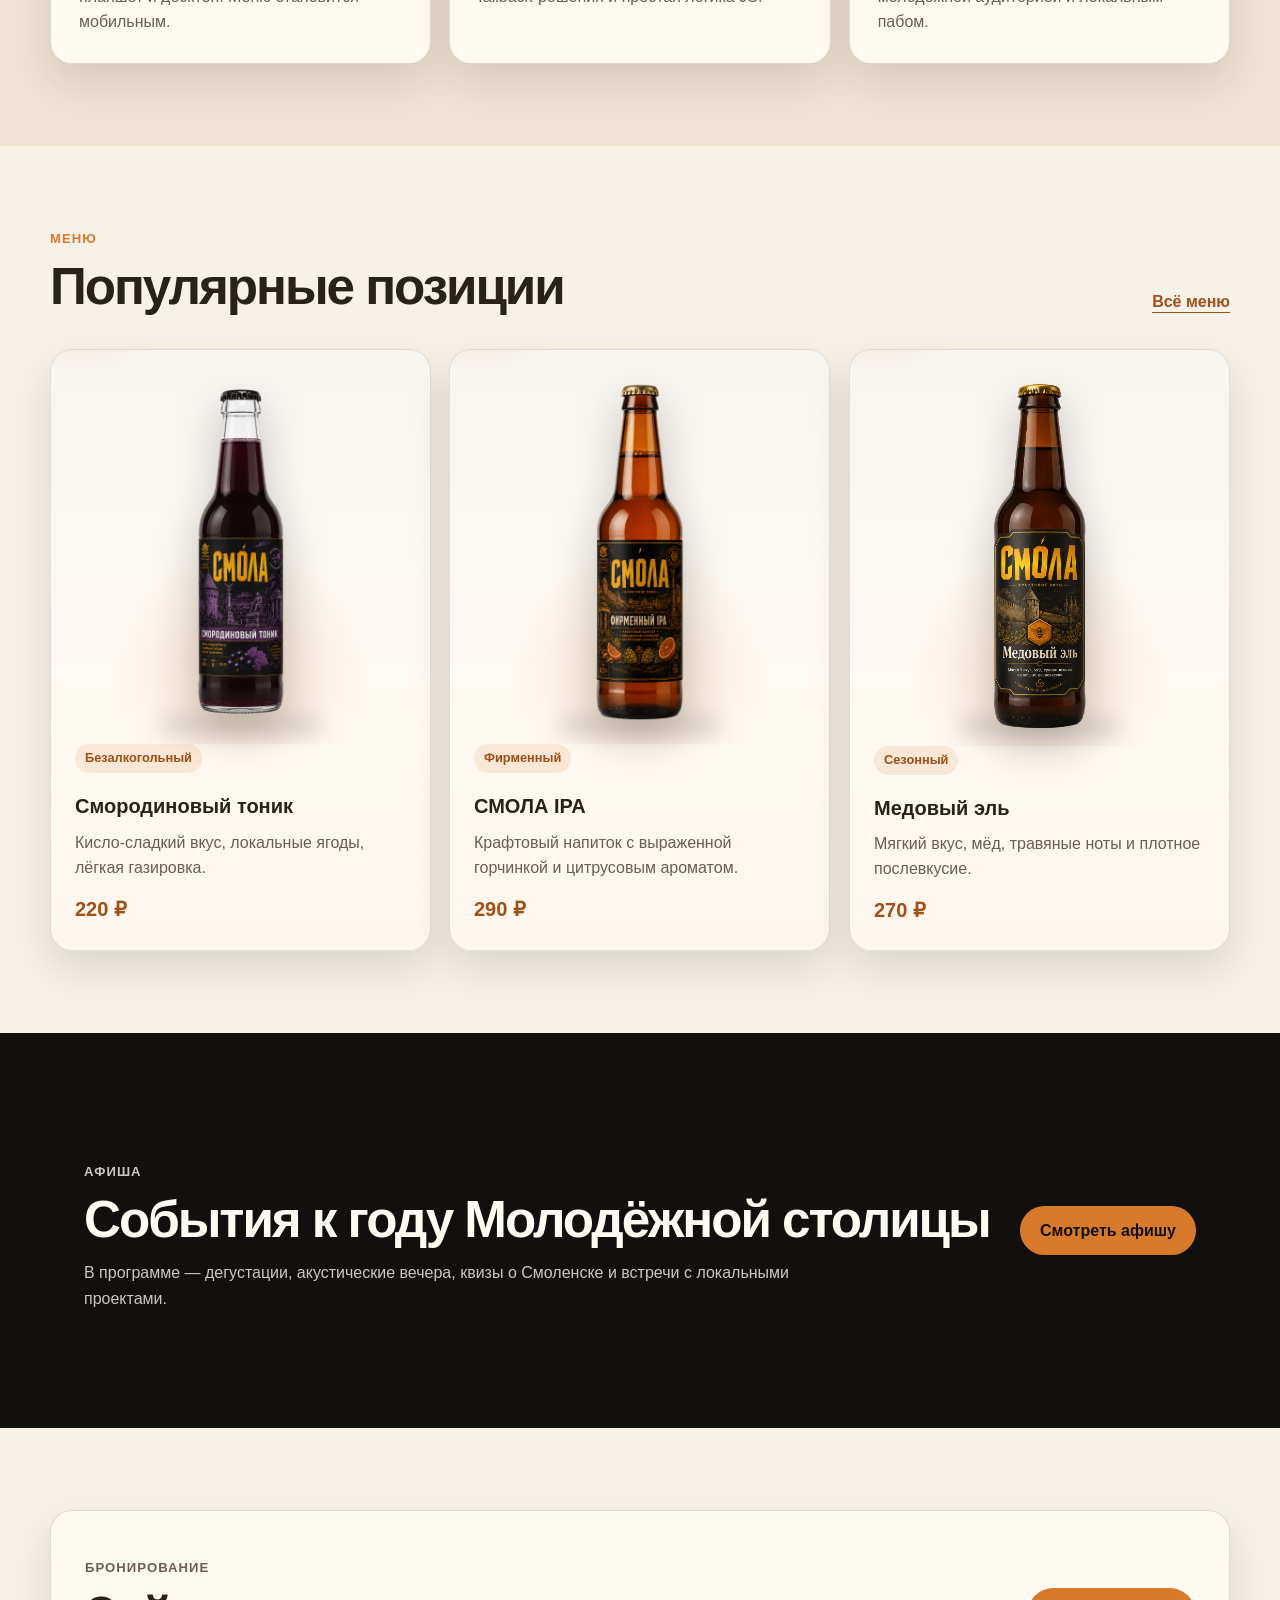
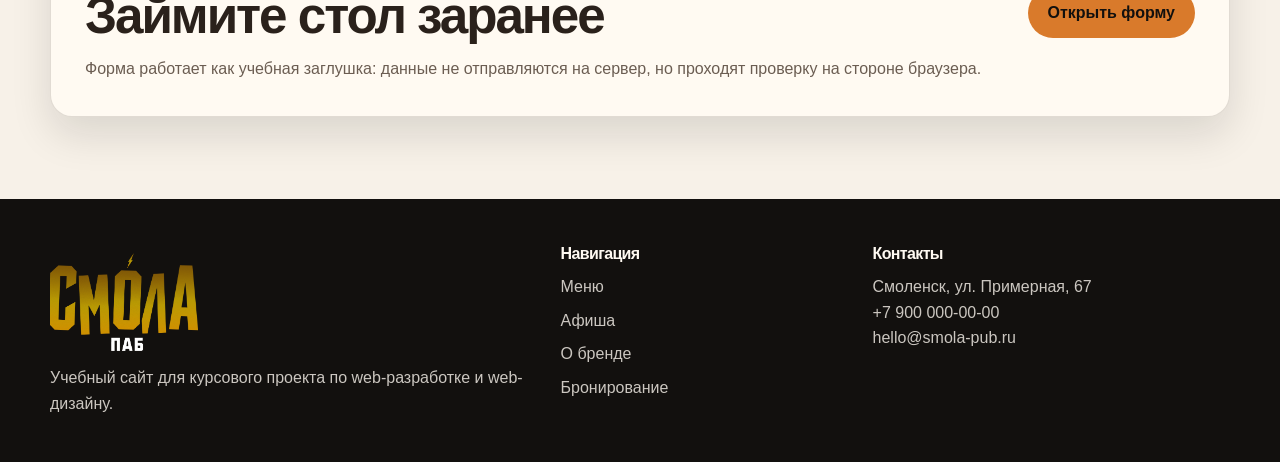
==== commit d7cf0c89: "Add files via upload" ====
--- a/index.html
+++ b/index.html
@@ -135,7 +135,7 @@
           </article>
           <article class="product-card product-card-featured" data-tilt-card>
             <div class="product-card-media">
-              <img class="product-bottle" src="img/product-honey-ale.png" alt="Медовый эль СМОЛА" width="1024" height="2048" loading="lazy">
+              <img class="product-bottle product-bottle--honey" src="img/product-honey-ale.png" alt="Медовый эль СМОЛА" width="1024" height="2048" loading="lazy">
             </div>
             <div class="product-card-body">
               <span class="tag">Сезонный</span>
--- a/css/style.css
+++ b/css/style.css
@@ -203,6 +203,10 @@
   transform: translateY(-8px) rotate(-2deg) scale(1.03);
   filter: drop-shadow(0 24px 28px rgba(0, 0, 0, 0.28));
 }
+.product-bottle--honey {
+  width: min(90%, 290px);
+  max-height: 410px;
+}
 .product-card-body {
   display: grid;
   gap: 12px;
@@ -212,6 +216,7 @@
 @media (max-width: 560px) {
   .product-card-media { min-height: 280px; }
   .product-bottle { max-height: 300px; width: min(70%, 220px); }
+  .product-bottle--honey { width: min(82%, 250px); max-height: 330px; }
 }
 .product-card strong, .menu-item strong { font-size: 1.25rem; color: var(--color-accent-dark); }
 .tag { display: inline-flex; width: fit-content; margin-bottom: 10px; padding: 4px 10px; border-radius: 999px; background: rgba(217, 122, 43, 0.14); color: var(--color-accent-dark); font-weight: 800; font-size: 0.8rem; }
